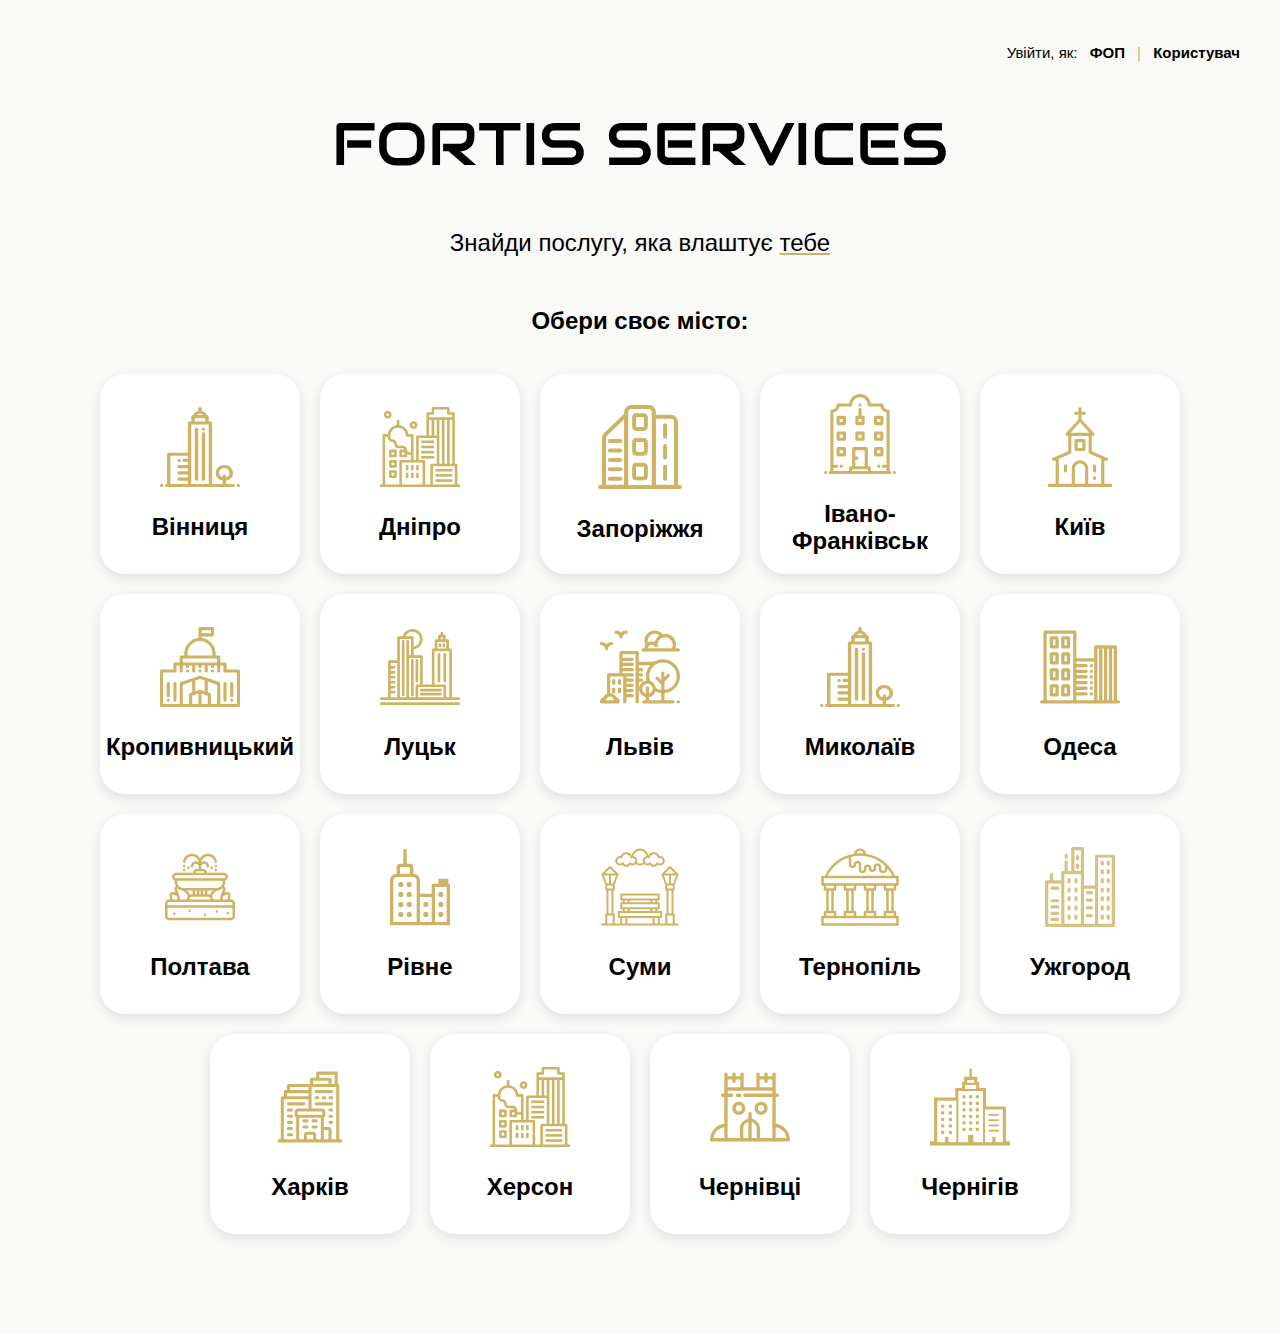
==== index.html @ 7413fc4d "welcome page layout" ====
<!DOCTYPE html>
<html lang="uk">
<head>
    <meta charset="UTF-8">
    <meta name="viewport" content="width=device-width, initial-scale=1.0">
    <title>Fortis Services</title>    
    <link href="https://fonts.googleapis.com/css2?family=Audiowide&display=swap" rel="stylesheet">
    <link rel="stylesheet" href="css/styles.css">
</head>
<body>
    <img class="bg-pyramid bg-pyramid-1" src="img/logo.svg" alt=""/>
    <img class="bg-pyramid bg-pyramid-2" src="img/logo.svg" alt=""/>
    <img class="bg-pyramid bg-pyramid-3" src="img/logo.svg" alt=""/>


    <div class="enter-as">
        <span> Увійти, як:&nbsp;</span>
        <a class="enter-as__link" href="#">ФОП</a>        
        <span class="enter-as__separator">&nbsp;|&nbsp;</span>
        <a class="enter-as__link" href="#">Користувач</a>
    </div>

    <div class="welcome-page-logo">
        <img src="img/logo.svg" alt=""/>
        <div class="welcome-page-logo__name">Fortis Services</div>
        <div class="welcome-page-logo__slogan">Знайди послугу, яка влаштує <a class="link_brown-underline" href="#">тебе</a></div>
    </div>
    
    <div class="welcome-page-cities">
        <span><b>Обери своє місто:</b></span>
        <div class="welcome-page-cities__cities">
            <a href="#" class="welcome-page-cities__city">
                <img src="img/cities-icons/vinnytsya.svg" alt="">
                Вінниця
            </a>
            <a href="#" class="welcome-page-cities__city">
                <img src="img/cities-icons/dnipro.svg" alt="">
                Дніпро
            </a>
            <a href="#" class="welcome-page-cities__city">
                <img src="img/cities-icons/zaporizhzhya.svg" alt="">
                Запоріжжя
            </a>
            <a href="#" class="welcome-page-cities__city">
                <img src="img/cities-icons/ivano-frankivsk.svg" alt="">
                Івано-Франківськ
            </a>
            <a href="#" class="welcome-page-cities__city">
                <img src="img/cities-icons/kyiv.svg" alt="">
                Київ
            </a>
            <a href="#" class="welcome-page-cities__city">
                <img src="img/cities-icons/kropyvnytskiy.svg" alt="">
                Кропивницький
            </a>
            <a href="#" class="welcome-page-cities__city">
                <img src="img/cities-icons/lutsk.svg" alt="">
                Луцьк
            </a>
            <a href="#" class="welcome-page-cities__city">
                <img src="img/cities-icons/lviv.svg" alt="">
                Львів
            </a>
            <a href="#" class="welcome-page-cities__city">
                <img src="img/cities-icons/mykolayiv.svg" alt="">
                Миколаїв
            </a>
            <a href="#" class="welcome-page-cities__city">
                <img src="img/cities-icons/odesa.svg" alt="">
                Одеса
            </a>
            <a href="#" class="welcome-page-cities__city">
                <img src="img/cities-icons/poltava.svg" alt="">
                Полтава
            </a>
            <a href="#" class="welcome-page-cities__city">
                <img src="img/cities-icons/rivne.svg" alt="">
                Рівне
            </a>
            <a href="#" class="welcome-page-cities__city">
                <img src="img/cities-icons/sumy.svg" alt="">
                Суми
            </a>
            <a href="#" class="welcome-page-cities__city">
                <img src="img/cities-icons/ternopil.svg" alt="">
                Тернопіль
            </a>
            <a href="#" class="welcome-page-cities__city">
                <img src="img/cities-icons/uzhgorod.svg" alt="">
                Ужгород
            </a>
            <a href="#" class="welcome-page-cities__city">
                <img src="img/cities-icons/harkiv.svg" alt="">
                Харків
            </a>
            <a href="#" class="welcome-page-cities__city">
                <img src="img/cities-icons/herson.svg" alt="">
                Херсон
            </a>
            <a href="#" class="welcome-page-cities__city">
                <img src="img/cities-icons/chernivtsi.svg" alt="">
                Чернівці
            </a>
            <a href="#" class="welcome-page-cities__city">
                <img src="img/cities-icons/chernihiv.svg" alt="">
                Чернігів
            </a>



        </div>
    </div>

</body>
</html>
---- css/styles.css ----
@import 'normalize.css';
@import 'default.css';


/* welcome page */
@import 'bg-pyramids.css';
@import 'enter-as.css';
@import 'welcome-page-logo.css';
@import 'welcome-page-cities.css';
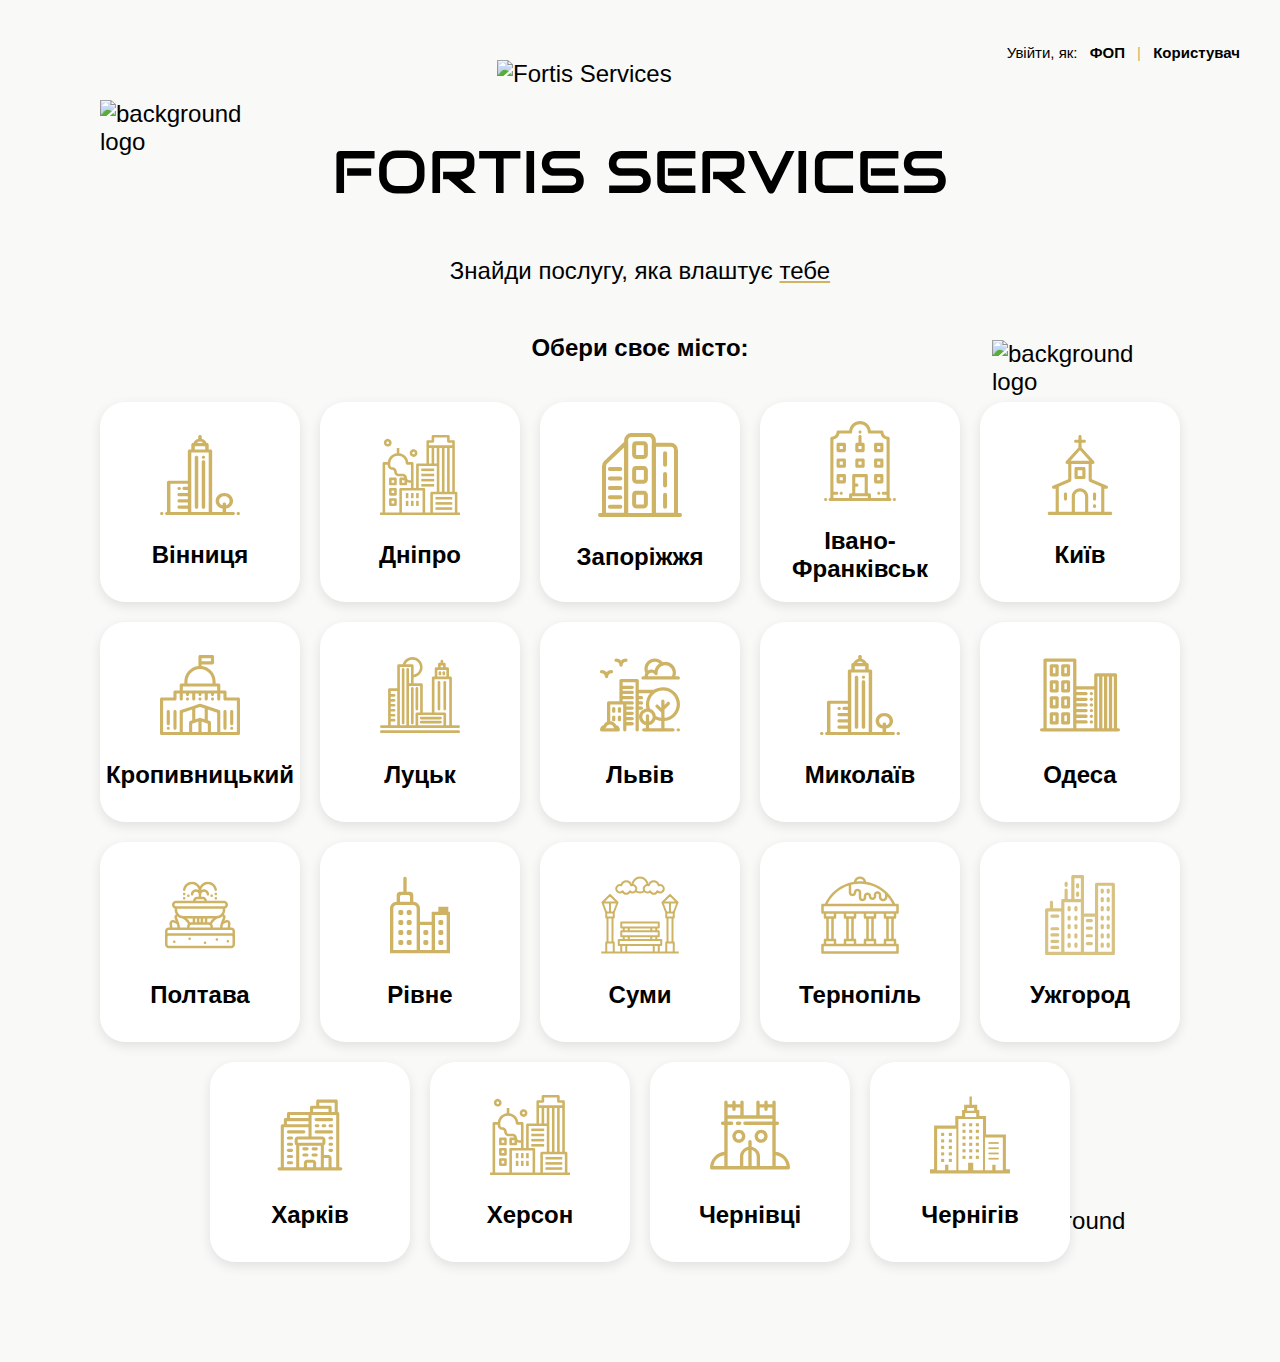
==== commit a23de824: "виправлено відображення міст в дві колонки на мобільних, додано альти, ховер анімацію на картки міст" ====
--- a/index.html
+++ b/index.html
@@ -8,9 +8,9 @@
     <link rel="stylesheet" href="css/styles.css">
 </head>
 <body>
-    <img class="bg-pyramid bg-pyramid-1" src="img/logo.svg" alt=""/>
-    <img class="bg-pyramid bg-pyramid-2" src="img/logo.svg" alt=""/>
-    <img class="bg-pyramid bg-pyramid-3" src="img/logo.svg" alt=""/>
+    <img class="bg-pyramid bg-pyramid-1" src="img/logo.svg" alt="background logo"/>
+    <img class="bg-pyramid bg-pyramid-2" src="img/logo.svg" alt="background logo"/>
+    <img class="bg-pyramid bg-pyramid-3" src="img/logo.svg" alt="background logo"/>
 
 
     <div class="enter-as">
@@ -21,7 +21,7 @@
     </div>
 
     <div class="welcome-page-logo">
-        <img src="img/logo.svg" alt=""/>
+        <img src="img/logo.svg" alt="Fortis Services"/>
         <div class="welcome-page-logo__name">Fortis Services</div>
         <div class="welcome-page-logo__slogan">Знайди послугу, яка влаштує <a class="link_brown-underline" href="#">тебе</a></div>
     </div>
@@ -30,79 +30,79 @@
         <span><b>Обери своє місто:</b></span>
         <div class="welcome-page-cities__cities">
             <a href="#" class="welcome-page-cities__city">
-                <img src="img/cities-icons/vinnytsya.svg" alt="">
+                <img src="img/cities-icons/vinnytsya.svg" alt="vinnytsya">
                 Вінниця
             </a>
             <a href="#" class="welcome-page-cities__city">
-                <img src="img/cities-icons/dnipro.svg" alt="">
+                <img src="img/cities-icons/dnipro.svg" alt="dnipro">
                 Дніпро
             </a>
             <a href="#" class="welcome-page-cities__city">
-                <img src="img/cities-icons/zaporizhzhya.svg" alt="">
+                <img src="img/cities-icons/zaporizhzhya.svg" alt="zaporizhzhya">
                 Запоріжжя
             </a>
             <a href="#" class="welcome-page-cities__city">
-                <img src="img/cities-icons/ivano-frankivsk.svg" alt="">
+                <img src="img/cities-icons/ivano-frankivsk.svg" alt="ivano-frankivsk">
                 Івано-Франківськ
             </a>
             <a href="#" class="welcome-page-cities__city">
-                <img src="img/cities-icons/kyiv.svg" alt="">
+                <img src="img/cities-icons/kyiv.svg" alt="kyiv">
                 Київ
             </a>
             <a href="#" class="welcome-page-cities__city">
-                <img src="img/cities-icons/kropyvnytskiy.svg" alt="">
+                <img src="img/cities-icons/kropyvnytskiy.svg" alt="kropyvnytskiy">
                 Кропивницький
             </a>
             <a href="#" class="welcome-page-cities__city">
-                <img src="img/cities-icons/lutsk.svg" alt="">
+                <img src="img/cities-icons/lutsk.svg" alt="lutsk">
                 Луцьк
             </a>
             <a href="#" class="welcome-page-cities__city">
-                <img src="img/cities-icons/lviv.svg" alt="">
+                <img src="img/cities-icons/lviv.svg" alt="lviv">
                 Львів
             </a>
             <a href="#" class="welcome-page-cities__city">
-                <img src="img/cities-icons/mykolayiv.svg" alt="">
+                <img src="img/cities-icons/mykolayiv.svg" alt="mykolayiv">
                 Миколаїв
             </a>
             <a href="#" class="welcome-page-cities__city">
-                <img src="img/cities-icons/odesa.svg" alt="">
+                <img src="img/cities-icons/odesa.svg" alt="odesa">
                 Одеса
             </a>
             <a href="#" class="welcome-page-cities__city">
-                <img src="img/cities-icons/poltava.svg" alt="">
+                <img src="img/cities-icons/poltava.svg" alt="poltava">
                 Полтава
             </a>
             <a href="#" class="welcome-page-cities__city">
-                <img src="img/cities-icons/rivne.svg" alt="">
+                <img src="img/cities-icons/rivne.svg" alt="rivne">
                 Рівне
             </a>
             <a href="#" class="welcome-page-cities__city">
-                <img src="img/cities-icons/sumy.svg" alt="">
+                <img src="img/cities-icons/sumy.svg" alt="sumy">
                 Суми
             </a>
             <a href="#" class="welcome-page-cities__city">
-                <img src="img/cities-icons/ternopil.svg" alt="">
+                <img src="img/cities-icons/ternopil.svg" alt="ternopil">
                 Тернопіль
             </a>
             <a href="#" class="welcome-page-cities__city">
-                <img src="img/cities-icons/uzhgorod.svg" alt="">
+                <img src="img/cities-icons/uzhgorod.svg" alt="uzhgorod">
                 Ужгород
             </a>
             <a href="#" class="welcome-page-cities__city">
-                <img src="img/cities-icons/harkiv.svg" alt="">
+                <img src="img/cities-icons/harkiv.svg" alt="harkiv">
                 Харків
             </a>
             <a href="#" class="welcome-page-cities__city">
-                <img src="img/cities-icons/herson.svg" alt="">
+                <img src="img/cities-icons/herson.svg" alt="herson">
                 Херсон
             </a>
             <a href="#" class="welcome-page-cities__city">
-                <img src="img/cities-icons/chernivtsi.svg" alt="">
+                <img src="img/cities-icons/chernivtsi.svg" alt="chernivtsi">
                 Чернівці
             </a>
             <a href="#" class="welcome-page-cities__city">
-                <img src="img/cities-icons/chernihiv.svg" alt="">
+                <img src="img/cities-icons/chernihiv.svg" alt="chernihiv">
                 Чернігів
             </a>
 
